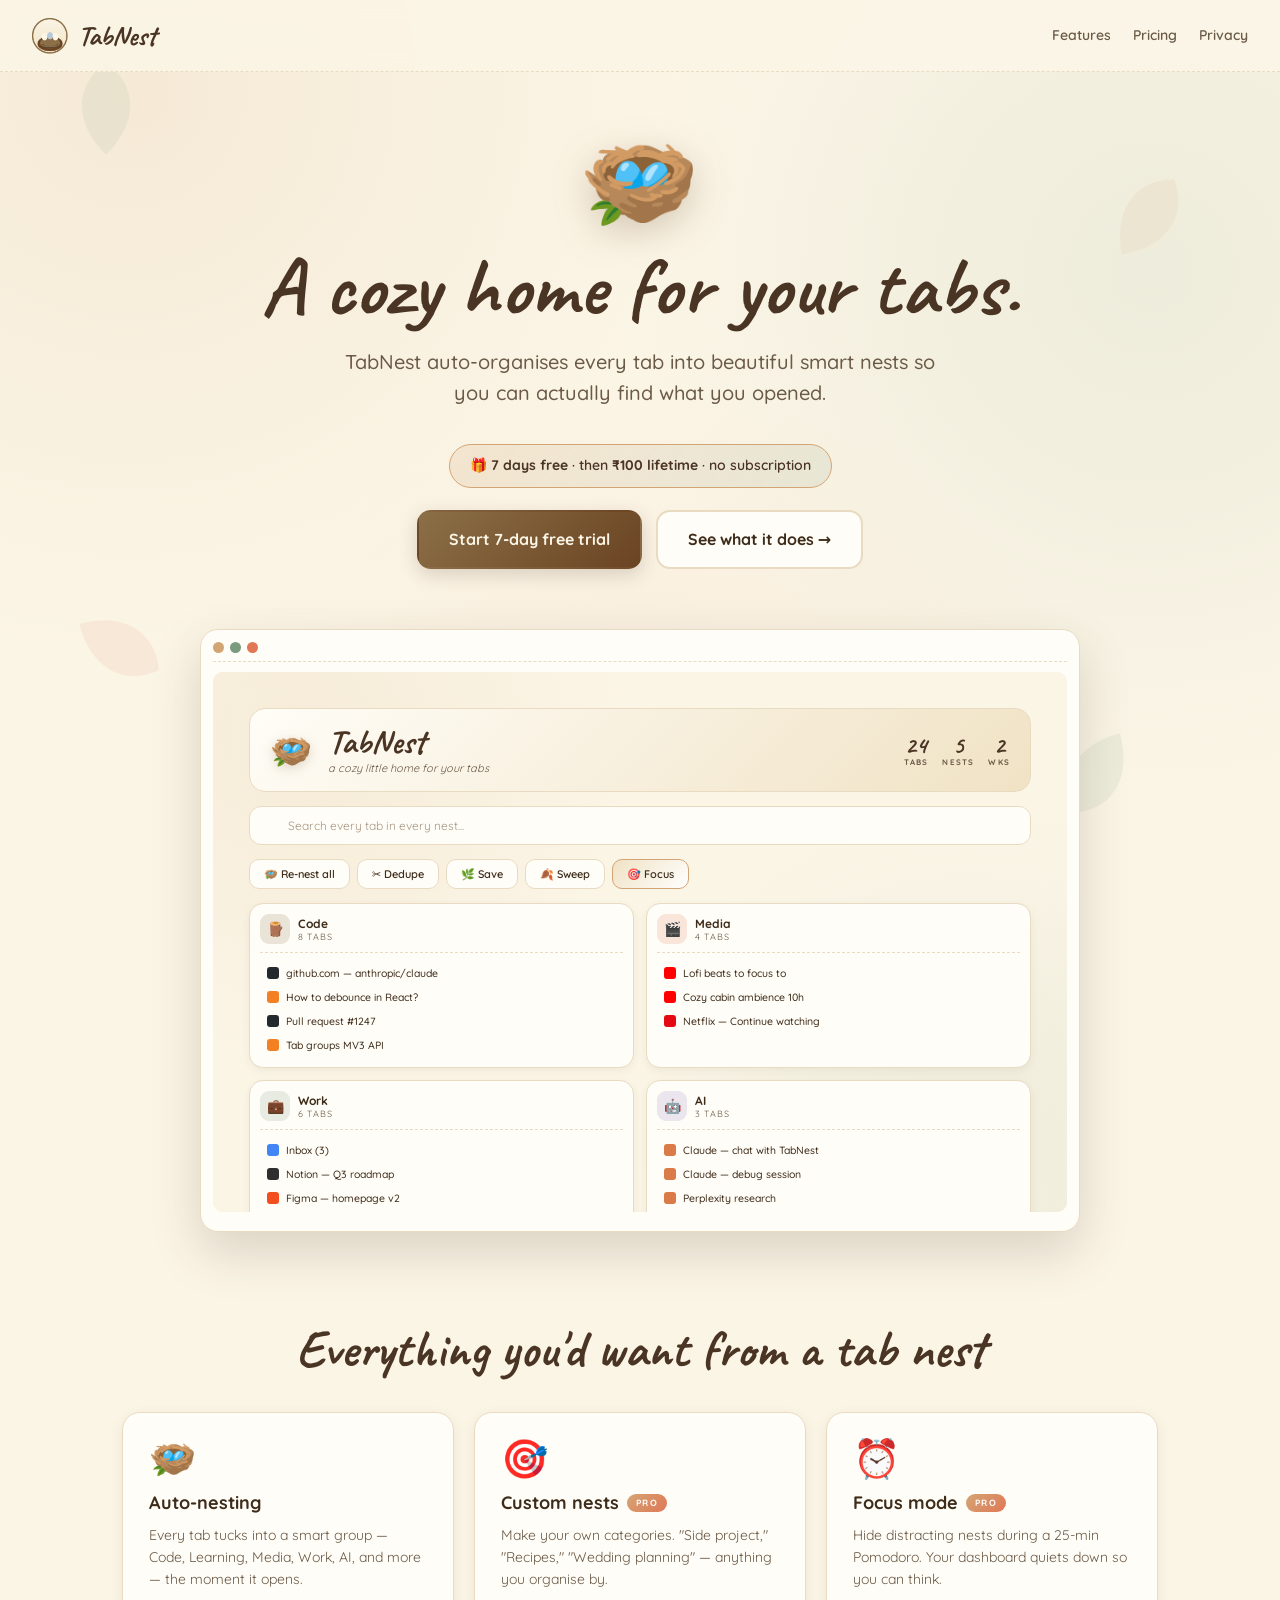
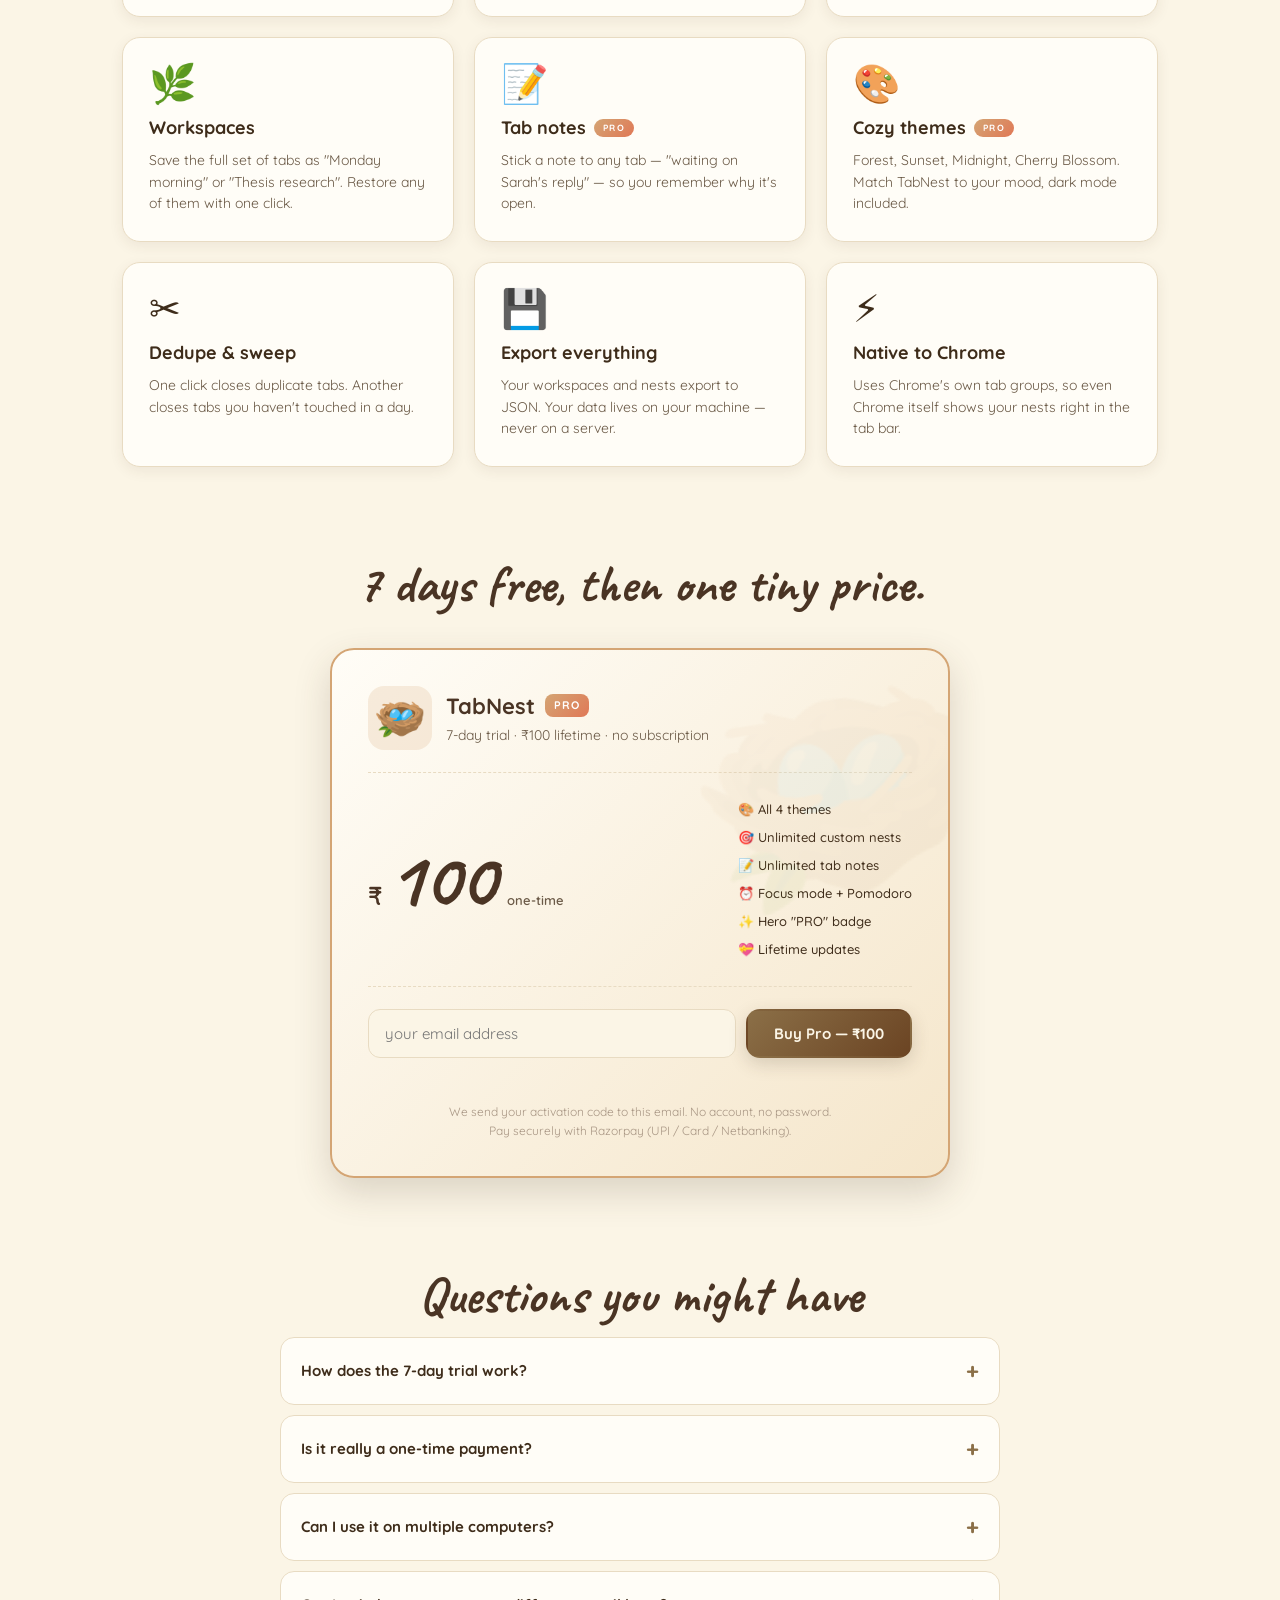
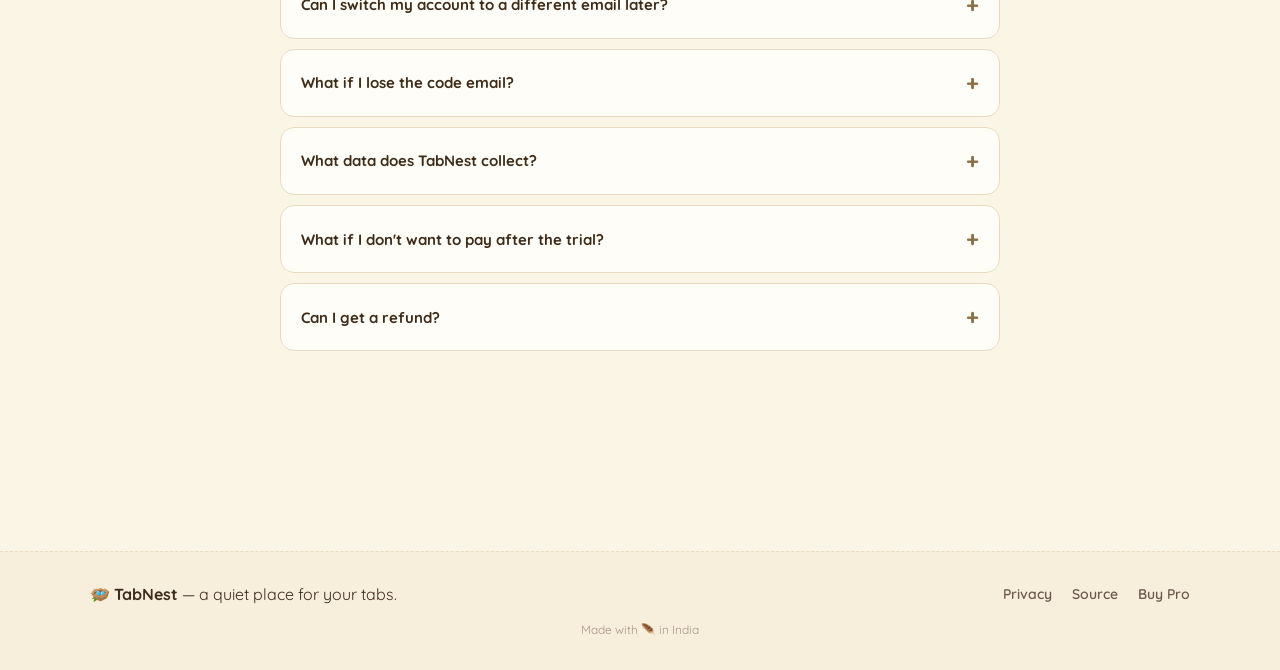
==== index.html @ 068b91c2 "Initial: TabNest landing page" ====
<!DOCTYPE html>
<html lang="en">
<head>
  <meta charset="UTF-8">
  <meta name="viewport" content="width=device-width, initial-scale=1.0">
  <title>TabNest — A cozy home for your tabs</title>
  <meta name="description" content="A beautifully organised Chrome tab manager. Auto-groups tabs into smart nests, saves workspaces, and helps you focus. ₹100 one-time for Pro.">
  <link rel="icon" href="assets/icon.png">
  <link rel="preconnect" href="https://fonts.googleapis.com">
  <link rel="preconnect" href="https://fonts.gstatic.com" crossorigin>
  <link href="https://fonts.googleapis.com/css2?family=Quicksand:wght@400;500;600;700&family=Caveat:wght@500;600;700&display=swap" rel="stylesheet">
  <link rel="stylesheet" href="styles.css">
  <meta property="og:title" content="TabNest — A cozy home for your tabs">
  <meta property="og:description" content="Auto-organise every tab into beautiful smart nests. Workspaces, focus mode, themes.">
  <meta property="og:image" content="assets/icon-large.png">
</head>
<body>
  <div class="bg-decor">
    <svg class="leaf leaf-1" viewBox="0 0 60 60"><path d="M30 5 C 15 15 10 35 30 55 C 50 35 45 15 30 5 Z" fill="currentColor"/></svg>
    <svg class="leaf leaf-2" viewBox="0 0 60 60"><path d="M30 5 C 15 15 10 35 30 55 C 50 35 45 15 30 5 Z" fill="currentColor"/></svg>
    <svg class="leaf leaf-3" viewBox="0 0 60 60"><path d="M30 5 C 15 15 10 35 30 55 C 50 35 45 15 30 5 Z" fill="currentColor"/></svg>
    <svg class="leaf leaf-4" viewBox="0 0 60 60"><path d="M30 5 C 15 15 10 35 30 55 C 50 35 45 15 30 5 Z" fill="currentColor"/></svg>
  </div>

  <header class="topbar">
    <a class="logo" href="#">
      <img src="assets/icon.png" alt="TabNest" width="36" height="36">
      <span>TabNest</span>
    </a>
    <nav>
      <a href="#features">Features</a>
      <a href="#pricing">Pricing</a>
      <a href="privacy.html">Privacy</a>
    </nav>
  </header>

  <main>
    <section class="hero">
      <div class="hero-emoji">🪺</div>
      <h1 class="title">A cozy home for your tabs.</h1>
      <p class="subtitle">TabNest auto-organises every tab into beautiful smart nests so you can actually find what you opened.</p>
      <div class="trial-pitch">🎁 <strong>7 days free</strong> · then <strong>₹100 lifetime</strong> · no subscription</div>
      <div class="cta-row">
        <a class="cta primary" href="#pricing">Start 7-day free trial</a>
        <a class="cta ghost" href="#features">See what it does →</a>
      </div>
      <div class="hero-screenshot">
        <div class="screenshot-frame">
          <div class="dots-frame"><span></span><span></span><span></span></div>
          <iframe class="screenshot-iframe" src="preview.html" loading="lazy" title="TabNest dashboard preview"></iframe>
        </div>
      </div>
    </section>

    <section id="features" class="features">
      <h2 class="section-title caveat">Everything you'd want from a tab nest</h2>
      <div class="feature-grid">
        <div class="feature">
          <div class="feature-icon">🪺</div>
          <h3>Auto-nesting</h3>
          <p>Every tab tucks into a smart group — Code, Learning, Media, Work, AI, and more — the moment it opens.</p>
        </div>
        <div class="feature">
          <div class="feature-icon">🎯</div>
          <h3>Custom nests <span class="pro-pill">PRO</span></h3>
          <p>Make your own categories. "Side project," "Recipes," "Wedding planning" — anything you organise by.</p>
        </div>
        <div class="feature">
          <div class="feature-icon">⏰</div>
          <h3>Focus mode <span class="pro-pill">PRO</span></h3>
          <p>Hide distracting nests during a 25-min Pomodoro. Your dashboard quiets down so you can think.</p>
        </div>
        <div class="feature">
          <div class="feature-icon">🌿</div>
          <h3>Workspaces</h3>
          <p>Save the full set of tabs as "Monday morning" or "Thesis research". Restore any of them with one click.</p>
        </div>
        <div class="feature">
          <div class="feature-icon">📝</div>
          <h3>Tab notes <span class="pro-pill">PRO</span></h3>
          <p>Stick a note to any tab — "waiting on Sarah's reply" — so you remember why it's open.</p>
        </div>
        <div class="feature">
          <div class="feature-icon">🎨</div>
          <h3>Cozy themes <span class="pro-pill">PRO</span></h3>
          <p>Forest, Sunset, Midnight, Cherry Blossom. Match TabNest to your mood, dark mode included.</p>
        </div>
        <div class="feature">
          <div class="feature-icon">✂️</div>
          <h3>Dedupe & sweep</h3>
          <p>One click closes duplicate tabs. Another closes tabs you haven't touched in a day.</p>
        </div>
        <div class="feature">
          <div class="feature-icon">💾</div>
          <h3>Export everything</h3>
          <p>Your workspaces and nests export to JSON. Your data lives on your machine — never on a server.</p>
        </div>
        <div class="feature">
          <div class="feature-icon">⚡</div>
          <h3>Native to Chrome</h3>
          <p>Uses Chrome's own tab groups, so even Chrome itself shows your nests right in the tab bar.</p>
        </div>
      </div>
    </section>

    <section id="pricing" class="pricing">
      <h2 class="section-title caveat">7 days free, then one tiny price.</h2>
      <div class="pricing-card">
        <div class="pricing-head">
          <div class="pricing-logo">🪺</div>
          <div>
            <div class="pricing-name">TabNest <span class="pro-badge">PRO</span></div>
            <div class="pricing-desc">7-day trial · ₹100 lifetime · no subscription</div>
          </div>
        </div>
        <div class="pricing-row">
          <div class="pricing-amount">
            <span class="rupee">₹</span><span class="amount">100</span>
            <span class="pricing-period">one-time</span>
          </div>
          <ul class="pricing-list">
            <li>🎨 All 4 themes</li>
            <li>🎯 Unlimited custom nests</li>
            <li>📝 Unlimited tab notes</li>
            <li>⏰ Focus mode + Pomodoro</li>
            <li>✨ Hero "PRO" badge</li>
            <li>💝 Lifetime updates</li>
          </ul>
        </div>
        <div class="buy-form">
          <input type="email" id="buyer-email" placeholder="your email address" autocomplete="email" />
          <button class="cta primary buy-btn" id="buy-btn">Buy Pro — ₹100</button>
        </div>
        <div id="status" class="buy-status"></div>
        <div class="pricing-fine">
          We send your activation code to this email. No account, no password.<br>
          Pay securely with Razorpay (UPI / Card / Netbanking).
        </div>
      </div>
    </section>

    <section class="faq">
      <h2 class="section-title caveat">Questions you might have</h2>
      <details>
        <summary>How does the 7-day trial work?</summary>
        <p>Install TabNest, enter your email, paste the 6-digit code we send you. That's it — every feature is unlocked for 7 days. No credit card required upfront.</p>
      </details>
      <details>
        <summary>Is it really a one-time payment?</summary>
        <p>Yes. ₹100 once, Pro stays unlocked forever, on as many of your own browsers as you sign in to with the same email.</p>
      </details>
      <details>
        <summary>Can I use it on multiple computers?</summary>
        <p>Yes. Sign in with the same email and code on each browser/device.</p>
      </details>
      <details>
        <summary>Can I switch my account to a different email later?</summary>
        <p>Yes. In Settings → TabNest Pro → switch account. The trial or Pro state moves to the new email — no trial reset.</p>
      </details>
      <details>
        <summary>What if I lose the code email?</summary>
        <p>Search your inbox for "TabNest activation". Still nothing? Email us — we'll re-send by looking up your payment or trial.</p>
      </details>
      <details>
        <summary>What data does TabNest collect?</summary>
        <p>Everything about your tabs stays on your machine. We only store your email, a device fingerprint (for trial anti-abuse), and a 6-digit code on our server. <a href="privacy.html">Full privacy policy →</a></p>
      </details>
      <details>
        <summary>What if I don't want to pay after the trial?</summary>
        <p>The extension shows your existing data in read-only mode but actions stop working. Subscribe anytime to unlock — your workspaces, custom nests, and notes are all still there waiting.</p>
      </details>
      <details>
        <summary>Can I get a refund?</summary>
        <p>Yes — drop us an email within 7 days of paying. No questions, full refund.</p>
      </details>
    </section>
  </main>

  <footer class="footer">
    <div class="footer-row">
      <div>
        <strong>🪺 TabNest</strong> — a quiet place for your tabs.
      </div>
      <div class="footer-links">
        <a href="privacy.html">Privacy</a>
        <a href="https://github.com/Janhavi12800/tabnest" target="_blank" rel="noopener">Source</a>
        <a href="#pricing">Buy Pro</a>
      </div>
    </div>
    <div class="footer-bottom">Made with 🪶 in India</div>
  </footer>

  <script src="https://checkout.razorpay.com/v1/checkout.js"></script>
  <script src="checkout.js"></script>
</body>
</html>
---- styles.css ----
/* TabNest landing page — cozy forest-nest theme */

* { box-sizing: border-box; margin: 0; padding: 0; }

:root {
  --bg-main: #FBF5E6;
  --bg-soft: #F7EFDB;
  --bg-card: #FFFDF7;
  --bg-card-hover: #F5E6CB;
  --bg-accent: #F0E2C4;
  --brown-primary: #8B6F47;
  --brown-dark: #6B4423;
  --brown-deep: #4A3424;
  --text-dark: #3E2C1A;
  --text-medium: #6B5A47;
  --text-light: #A89684;
  --border: #E8DBC2;
  --gold: #D4A574;
  --gold-soft: #E8C896;
  --green: #7A9B7E;
  --orange: #E07856;
  --berry: #C45C5C;
  --shadow: rgba(74, 56, 41, 0.08);
  --shadow-md: rgba(74, 56, 41, 0.18);
  --shadow-lg: rgba(74, 56, 41, 0.28);
}

html, body {
  font-family: 'Quicksand', system-ui, -apple-system, 'Segoe UI', sans-serif;
  background: var(--bg-main);
  color: var(--text-dark);
  line-height: 1.55;
  min-height: 100vh;
  overflow-x: hidden;
}

body {
  background-image:
    radial-gradient(circle at 10% 10%, rgba(212, 165, 116, 0.14) 0%, transparent 40%),
    radial-gradient(circle at 90% 30%, rgba(122, 155, 126, 0.10) 0%, transparent 40%),
    radial-gradient(circle at 50% 95%, rgba(224, 120, 86, 0.08) 0%, transparent 45%);
  background-attachment: fixed;
}

.caveat { font-family: 'Caveat', cursive; }

/* ---------- Background leaves ---------- */
.bg-decor {
  position: fixed;
  inset: 0;
  pointer-events: none;
  z-index: 0;
}
.leaf {
  position: absolute;
  width: 110px;
  height: 110px;
  opacity: 0.10;
  animation: floaty 24s ease-in-out infinite;
}
.leaf-1 { top: 6%;  left: 4%;  color: var(--green); }
.leaf-2 { top: 18%; right: 6%; color: var(--gold); animation-delay: -6s; transform: rotate(35deg); }
.leaf-3 { bottom: 22%; left: 5%; color: var(--orange); animation-delay: -12s; transform: rotate(120deg); }
.leaf-4 { bottom: 8%;  right: 10%; color: var(--green); animation-delay: -18s; transform: rotate(210deg); }

@keyframes floaty {
  0%, 100% { transform: translateY(0) rotate(0deg); }
  50% { transform: translateY(-20px) rotate(8deg); }
}

/* ---------- Topbar ---------- */
.topbar {
  position: sticky;
  top: 0;
  z-index: 10;
  display: flex;
  align-items: center;
  justify-content: space-between;
  padding: 14px 32px;
  background: rgba(251, 245, 230, 0.88);
  backdrop-filter: blur(8px);
  border-bottom: 1px dashed var(--border);
}
.logo {
  display: flex;
  align-items: center;
  gap: 10px;
  text-decoration: none;
  color: var(--brown-deep);
  font-family: 'Caveat', cursive;
  font-size: 28px;
  font-weight: 700;
}
.topbar nav {
  display: flex;
  gap: 22px;
}
.topbar nav a {
  text-decoration: none;
  color: var(--text-medium);
  font-weight: 600;
  font-size: 14px;
  transition: color 0.15s;
}
.topbar nav a:hover { color: var(--brown-dark); }

/* ---------- Main layout ---------- */
main {
  position: relative;
  z-index: 1;
  max-width: 1100px;
  margin: 0 auto;
  padding: 60px 32px;
}

.section-title {
  font-size: 52px;
  font-weight: 700;
  color: var(--brown-deep);
  text-align: center;
  margin-bottom: 14px;
  line-height: 1.05;
}

/* ---------- Hero ---------- */
.hero {
  text-align: center;
  margin-bottom: 90px;
}
.hero-emoji {
  font-size: 96px;
  line-height: 1;
  margin-bottom: 18px;
  filter: drop-shadow(0 10px 18px rgba(107, 68, 35, 0.25));
  animation: bob 4s ease-in-out infinite;
}
@keyframes bob {
  0%, 100% { transform: translateY(0) rotate(-3deg); }
  50% { transform: translateY(-6px) rotate(3deg); }
}
.title {
  font-family: 'Caveat', cursive;
  font-size: 82px;
  font-weight: 700;
  color: var(--brown-deep);
  line-height: 1.0;
  letter-spacing: 0.5px;
  margin-bottom: 18px;
}
.subtitle {
  font-size: 20px;
  color: var(--text-medium);
  font-weight: 500;
  max-width: 620px;
  margin: 0 auto 36px;
  line-height: 1.55;
}

.trial-pitch {
  display: inline-block;
  padding: 10px 20px;
  background: linear-gradient(135deg, rgba(212, 165, 116, 0.18), rgba(122, 155, 126, 0.12));
  border: 1.5px solid var(--gold);
  border-radius: 24px;
  font-size: 14px;
  color: var(--brown-deep);
  margin-bottom: 22px;
  font-weight: 600;
}
.trial-pitch strong { color: var(--brown-deep); font-weight: 700; }

.cta-row {
  display: flex;
  gap: 14px;
  justify-content: center;
  flex-wrap: wrap;
  margin-bottom: 60px;
}

.cta {
  display: inline-flex;
  align-items: center;
  gap: 8px;
  padding: 15px 30px;
  border-radius: 14px;
  text-decoration: none;
  font-family: inherit;
  font-size: 16px;
  font-weight: 700;
  cursor: pointer;
  transition: all 0.2s;
  border: 2px solid transparent;
}
.cta.primary {
  background: linear-gradient(135deg, var(--brown-primary), var(--brown-dark));
  color: var(--bg-main);
  box-shadow: 0 6px 18px var(--shadow-md);
}
.cta.primary:hover {
  transform: translateY(-3px);
  box-shadow: 0 12px 28px var(--shadow-lg);
}
.cta.ghost {
  background: var(--bg-card);
  border-color: var(--border);
  color: var(--text-dark);
}
.cta.ghost:hover {
  border-color: var(--gold);
  transform: translateY(-3px);
  box-shadow: 0 6px 18px var(--shadow);
}

/* ---------- Hero screenshot ---------- */
.hero-screenshot {
  max-width: 880px;
  margin: 0 auto;
}
.screenshot-frame {
  background: var(--bg-card);
  border: 1.5px solid var(--border);
  border-radius: 18px;
  padding: 12px;
  box-shadow: 0 20px 50px var(--shadow-md);
  position: relative;
  overflow: hidden;
}
.dots-frame {
  display: flex;
  gap: 6px;
  padding-bottom: 8px;
  border-bottom: 1px dashed var(--border);
  margin-bottom: 10px;
}
.dots-frame span {
  width: 11px;
  height: 11px;
  border-radius: 50%;
  background: var(--gold);
}
.dots-frame span:nth-child(2) { background: var(--green); }
.dots-frame span:nth-child(3) { background: var(--orange); }
.screenshot-iframe {
  width: 100%;
  height: 540px;
  border: none;
  border-radius: 10px;
  background: var(--bg-soft);
  pointer-events: none;
}

/* ---------- Features ---------- */
.features {
  margin-bottom: 90px;
}
.feature-grid {
  display: grid;
  grid-template-columns: repeat(auto-fit, minmax(280px, 1fr));
  gap: 20px;
  margin-top: 36px;
}
.feature {
  background: var(--bg-card);
  border: 1.5px solid var(--border);
  border-radius: 18px;
  padding: 26px;
  box-shadow: 0 4px 14px var(--shadow);
  transition: transform 0.2s;
}
.feature:hover {
  transform: translateY(-4px);
  box-shadow: 0 10px 24px var(--shadow-md);
}
.feature-icon {
  font-size: 38px;
  line-height: 1;
  margin-bottom: 12px;
}
.feature h3 {
  font-size: 18px;
  font-weight: 700;
  color: var(--text-dark);
  margin-bottom: 8px;
  display: flex;
  align-items: center;
  gap: 8px;
}
.feature p {
  font-size: 14px;
  color: var(--text-medium);
  line-height: 1.55;
}
.pro-pill {
  display: inline-block;
  padding: 2px 9px;
  background: linear-gradient(135deg, var(--gold), var(--orange));
  color: white;
  font-size: 9px;
  font-weight: 800;
  letter-spacing: 1.4px;
  border-radius: 10px;
}

/* ---------- Pricing ---------- */
.pricing {
  margin-bottom: 90px;
}
.pricing-card {
  max-width: 620px;
  margin: 36px auto 0;
  background: linear-gradient(135deg, var(--bg-card), var(--bg-card-hover));
  border: 2px solid var(--gold);
  border-radius: 24px;
  padding: 36px;
  box-shadow: 0 14px 36px var(--shadow-md);
  position: relative;
  overflow: hidden;
}
.pricing-card::before {
  content: '🪺';
  position: absolute;
  font-size: 240px;
  right: -40px;
  top: -50px;
  opacity: 0.05;
  pointer-events: none;
  transform: rotate(-10deg);
}
.pricing-head {
  display: flex;
  align-items: center;
  gap: 14px;
  margin-bottom: 22px;
}
.pricing-logo {
  font-size: 42px;
  width: 64px;
  height: 64px;
  display: flex;
  align-items: center;
  justify-content: center;
  background: rgba(212, 165, 116, 0.20);
  border-radius: 16px;
}
.pricing-name {
  font-size: 22px;
  font-weight: 800;
  color: var(--brown-deep);
  display: flex;
  align-items: center;
  gap: 10px;
}
.pro-badge {
  font-size: 11px;
  font-weight: 800;
  padding: 3px 9px;
  background: linear-gradient(135deg, var(--gold), var(--orange));
  color: white;
  border-radius: 8px;
  letter-spacing: 1px;
}
.pricing-desc {
  font-size: 14px;
  color: var(--text-medium);
  margin-top: 2px;
}

.pricing-row {
  display: flex;
  align-items: center;
  justify-content: space-between;
  gap: 24px;
  padding: 22px 0;
  border-top: 1px dashed var(--border);
  border-bottom: 1px dashed var(--border);
  margin-bottom: 22px;
}

.pricing-amount {
  display: flex;
  align-items: baseline;
  gap: 4px;
  color: var(--brown-deep);
}
.rupee {
  font-size: 26px;
  font-weight: 600;
}
.amount {
  font-family: 'Caveat', cursive;
  font-size: 80px;
  font-weight: 700;
  line-height: 1;
}
.pricing-period {
  margin-left: 8px;
  font-size: 13px;
  color: var(--text-medium);
  font-weight: 600;
}

.pricing-list {
  list-style: none;
  font-size: 13px;
  color: var(--text-dark);
  font-weight: 500;
}
.pricing-list li {
  padding: 4px 0;
}

.buy-form {
  display: flex;
  gap: 10px;
  margin-bottom: 12px;
}
.buy-form input {
  flex: 1;
  padding: 13px 16px;
  border: 1.5px solid var(--border);
  border-radius: 12px;
  background: var(--bg-main);
  font-family: inherit;
  font-size: 15px;
  color: var(--text-dark);
  outline: none;
  transition: border-color 0.15s;
}
.buy-form input:focus {
  border-color: var(--gold);
  box-shadow: 0 0 0 3px rgba(212, 165, 116, 0.18);
}
.buy-btn {
  padding: 13px 26px;
  font-size: 15px;
}

.buy-status {
  text-align: center;
  font-size: 13px;
  color: var(--text-medium);
  font-weight: 600;
  min-height: 20px;
  margin: 6px 0 12px;
}

.pricing-fine {
  text-align: center;
  font-size: 12px;
  color: var(--text-light);
  line-height: 1.6;
}

/* ---------- FAQ ---------- */
.faq {
  max-width: 720px;
  margin: 0 auto 80px;
}
.faq details {
  background: var(--bg-card);
  border: 1.5px solid var(--border);
  border-radius: 14px;
  padding: 16px 20px;
  margin-bottom: 10px;
  cursor: pointer;
  transition: all 0.15s;
}
.faq details[open] {
  border-color: var(--gold);
  box-shadow: 0 4px 12px var(--shadow);
}
.faq summary {
  font-size: 15px;
  font-weight: 700;
  color: var(--text-dark);
  list-style: none;
  display: flex;
  justify-content: space-between;
  align-items: center;
}
.faq summary::after {
  content: '+';
  font-size: 22px;
  color: var(--brown-primary);
  font-weight: 700;
}
.faq details[open] summary::after {
  content: '–';
}
.faq summary::-webkit-details-marker { display: none; }
.faq p {
  font-size: 14px;
  color: var(--text-medium);
  margin-top: 10px;
  line-height: 1.6;
}
.faq a {
  color: var(--brown-primary);
  font-weight: 700;
}

/* ---------- Footer ---------- */
.footer {
  background: var(--bg-soft);
  border-top: 1px dashed var(--border);
  padding: 30px 32px;
  margin-top: 60px;
}
.footer-row {
  max-width: 1100px;
  margin: 0 auto;
  display: flex;
  justify-content: space-between;
  align-items: center;
  flex-wrap: wrap;
  gap: 14px;
}
.footer-links {
  display: flex;
  gap: 20px;
}
.footer-links a {
  text-decoration: none;
  color: var(--text-medium);
  font-weight: 600;
  font-size: 14px;
}
.footer-links a:hover { color: var(--brown-dark); }
.footer-bottom {
  max-width: 1100px;
  margin: 14px auto 0;
  text-align: center;
  font-size: 12px;
  color: var(--text-light);
}

/* ---------- Privacy & Success page generic ---------- */
.page {
  max-width: 720px;
  margin: 0 auto;
  padding: 60px 32px 90px;
}
.page h1 {
  font-family: 'Caveat', cursive;
  font-size: 56px;
  color: var(--brown-deep);
  margin-bottom: 22px;
  text-align: center;
}
.page h2 {
  font-size: 20px;
  font-weight: 700;
  color: var(--brown-deep);
  margin-top: 28px;
  margin-bottom: 10px;
}
.page p, .page li {
  font-size: 15px;
  color: var(--text-dark);
  margin-bottom: 12px;
  line-height: 1.7;
}
.page ul {
  margin-left: 24px;
  margin-bottom: 16px;
}
.page strong { color: var(--brown-dark); }
.page a { color: var(--brown-primary); font-weight: 700; }

.success-card {
  background: var(--bg-card);
  border: 1.5px solid var(--gold);
  border-radius: 22px;
  padding: 36px;
  text-align: center;
  box-shadow: 0 12px 30px var(--shadow-md);
  margin: 28px 0;
}
.success-emoji {
  font-size: 80px;
  line-height: 1;
  margin-bottom: 16px;
}
.success-card h2 {
  font-family: 'Caveat', cursive;
  font-size: 40px;
  color: var(--brown-deep);
  margin: 0 0 10px;
  text-align: center;
}
.success-card .email-hl {
  background: var(--bg-accent);
  padding: 4px 10px;
  border-radius: 8px;
  font-weight: 700;
  color: var(--brown-dark);
}

.instant-banner {
  display: flex;
  align-items: center;
  gap: 14px;
  padding: 16px 20px;
  background: linear-gradient(135deg, rgba(122, 155, 126, 0.18), rgba(212, 165, 116, 0.10));
  border: 1.5px solid var(--green);
  border-radius: 14px;
  margin: 18px 0 22px;
  text-align: left;
}
.instant-banner strong {
  display: block;
  font-size: 15px;
  color: var(--brown-deep);
  font-weight: 700;
}
.instant-banner span {
  display: block;
  font-size: 13px;
  color: var(--text-medium);
  margin-top: 2px;
  line-height: 1.4;
}
.dot-pulse {
  width: 16px;
  height: 16px;
  border-radius: 50%;
  background: var(--green);
  flex-shrink: 0;
  animation: dot-pulse-anim 1.4s ease-in-out infinite;
}
@keyframes dot-pulse-anim {
  0%, 100% { box-shadow: 0 0 0 0 rgba(122, 155, 126, 0.6); }
  50% { box-shadow: 0 0 0 8px rgba(122, 155, 126, 0); }
}
.steps {
  text-align: left;
  background: var(--bg-soft);
  border: 1.5px dashed var(--border);
  border-radius: 14px;
  padding: 20px 24px;
  margin: 24px 0;
}
.steps ol {
  margin-left: 20px;
}
.steps li {
  padding: 4px 0;
  font-size: 14px;
  color: var(--text-dark);
}

/* ---------- Responsive ---------- */
@media (max-width: 720px) {
  .topbar { padding: 12px 18px; }
  .topbar nav { gap: 14px; }
  .topbar nav a { font-size: 13px; }
  main { padding: 40px 18px; }
  .title { font-size: 56px; }
  .hero-emoji { font-size: 72px; }
  .subtitle { font-size: 17px; }
  .section-title { font-size: 40px; }
  .pricing-card { padding: 24px; border-radius: 18px; }
  .pricing-row {
    flex-direction: column;
    align-items: flex-start;
    gap: 16px;
  }
  .buy-form { flex-direction: column; }
  .buy-btn { width: 100%; }
  .amount { font-size: 60px; }
  .screenshot-iframe { height: 380px; }
}
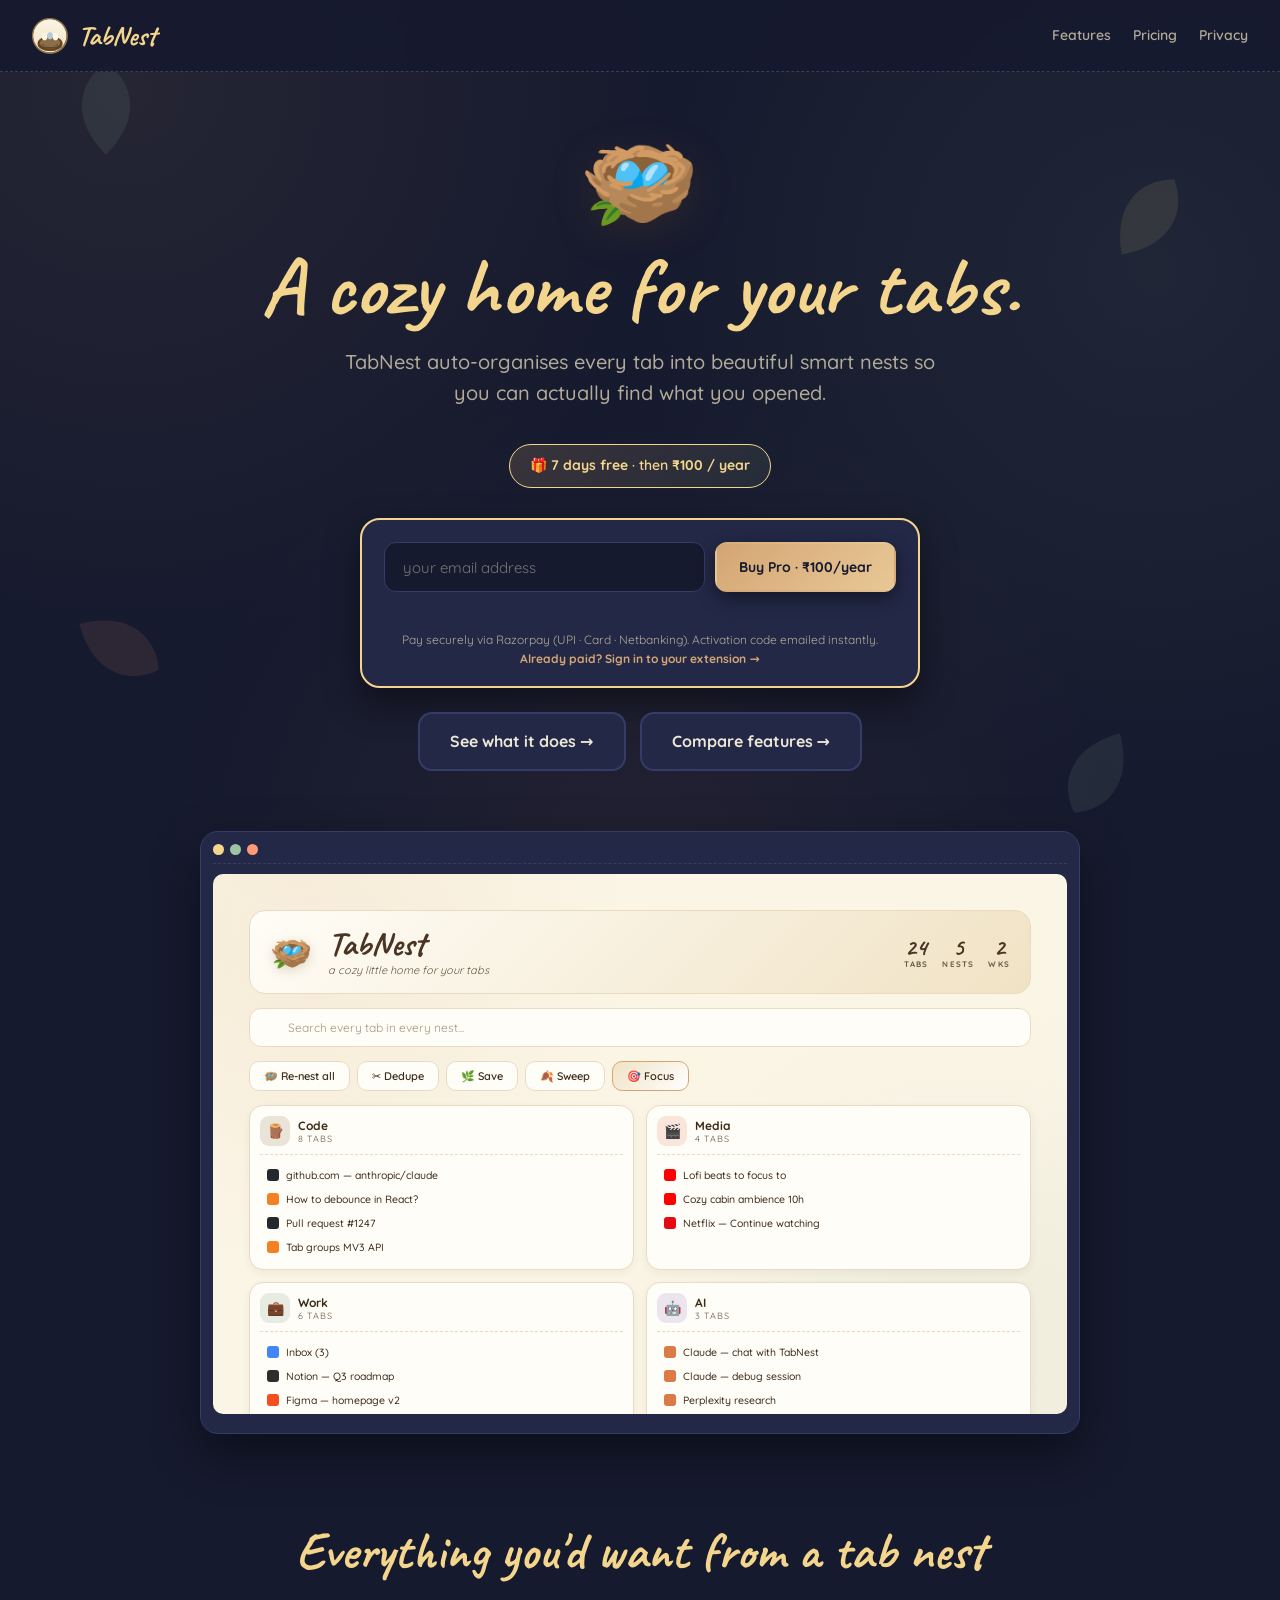
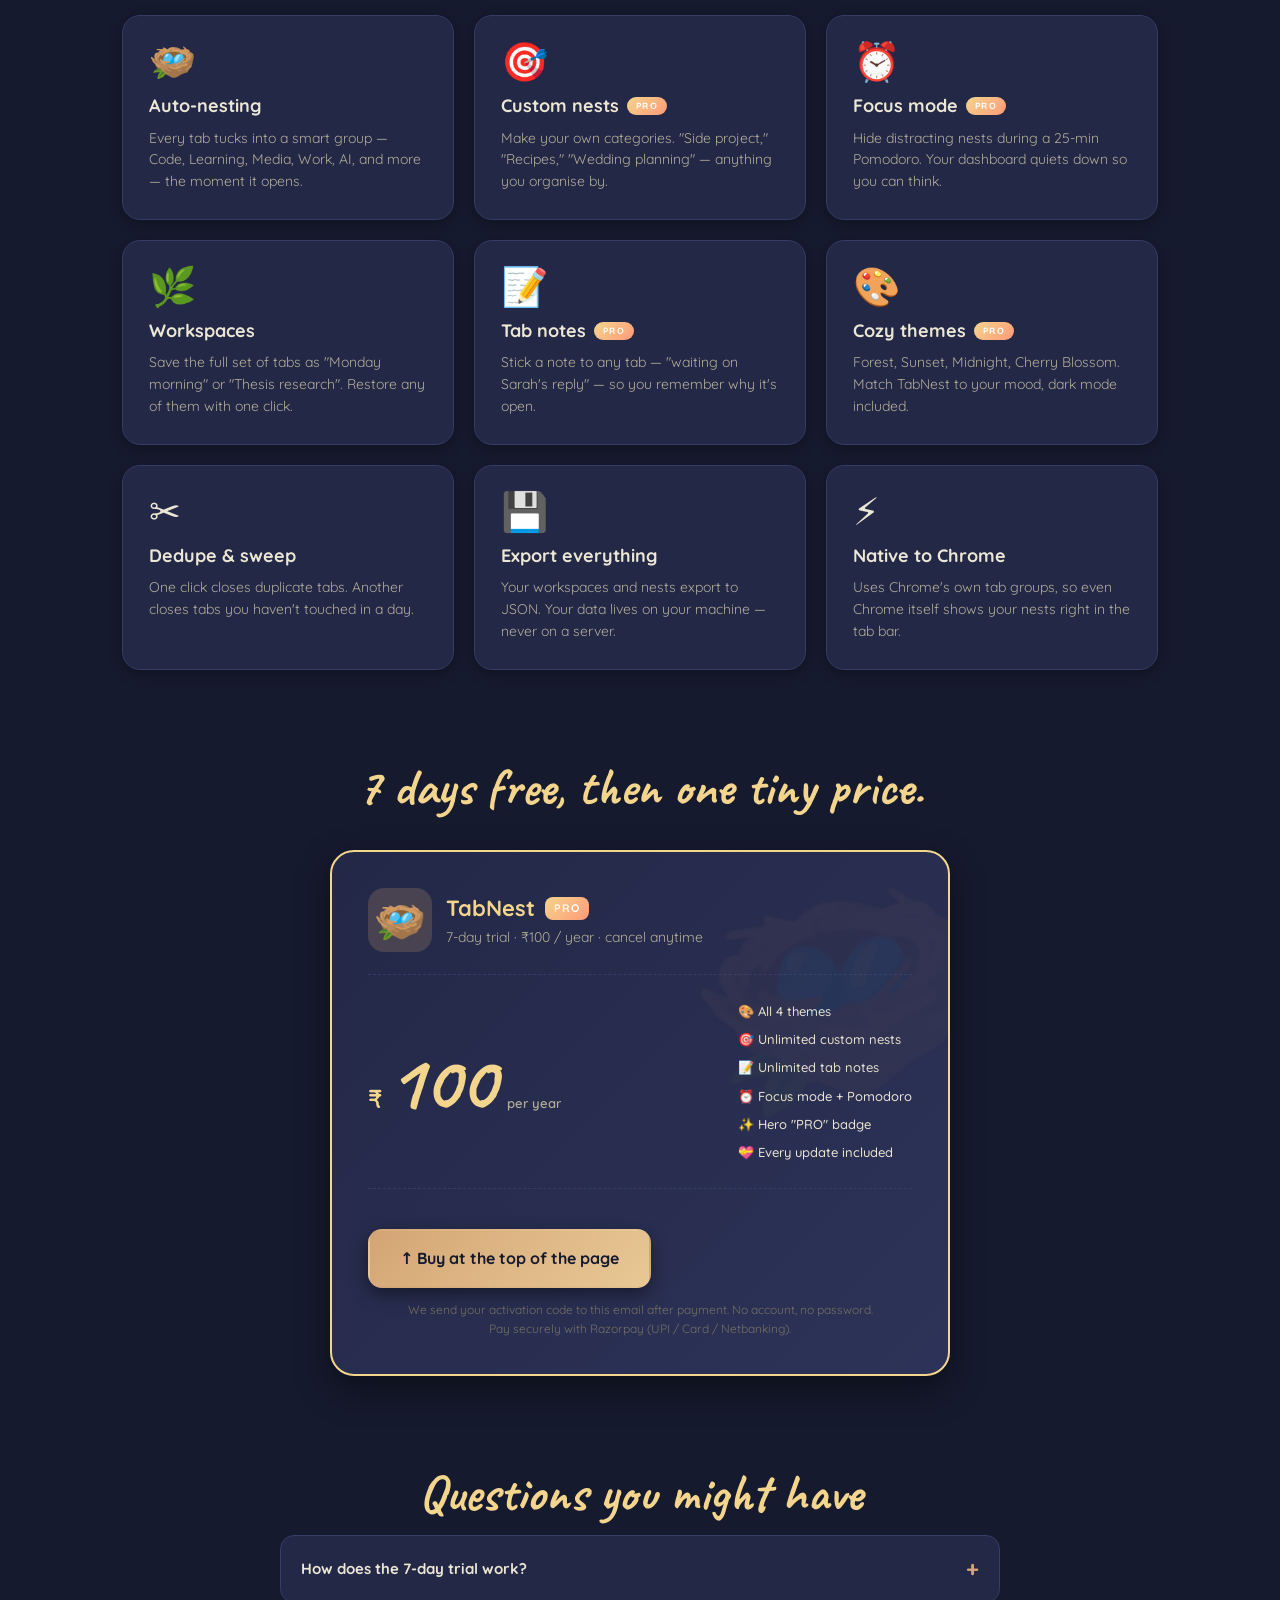
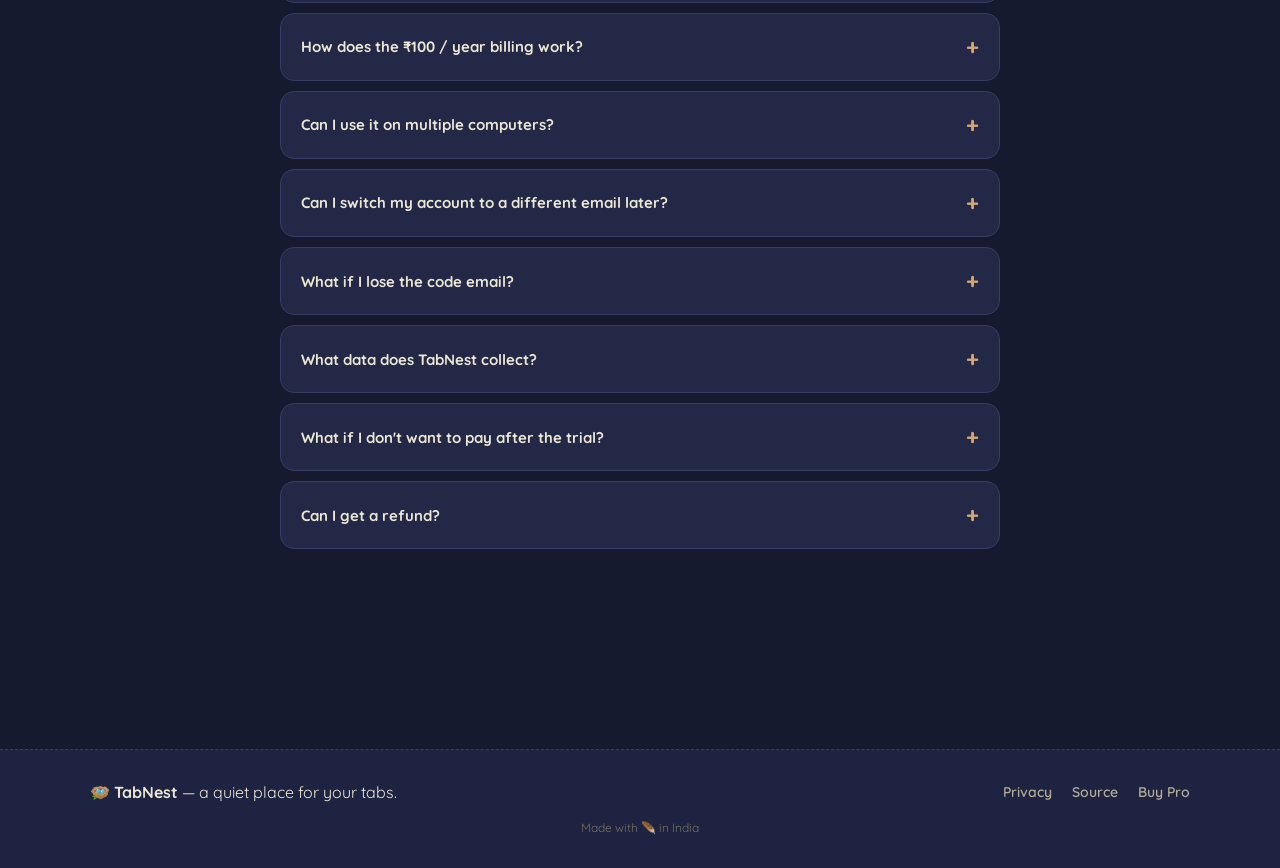
==== commit a52a060c: "1-year pricing + hero buy CTA + Already-paid sign-in link" ====
--- a/index.html
+++ b/index.html
@@ -4,7 +4,7 @@
   <meta charset="UTF-8">
   <meta name="viewport" content="width=device-width, initial-scale=1.0">
   <title>TabNest — A cozy home for your tabs</title>
-  <meta name="description" content="A beautifully organised Chrome tab manager. Auto-groups tabs into smart nests, saves workspaces, and helps you focus. ₹100 one-time for Pro.">
+  <meta name="description" content="A beautifully organised Chrome tab manager. Auto-groups tabs into smart nests, saves workspaces, and helps you focus. ₹100 / year for Pro.">
   <link rel="icon" href="assets/icon.png">
   <link rel="preconnect" href="https://fonts.googleapis.com">
   <link rel="preconnect" href="https://fonts.gstatic.com" crossorigin>
@@ -39,10 +39,23 @@
       <div class="hero-emoji">🪺</div>
       <h1 class="title">A cozy home for your tabs.</h1>
       <p class="subtitle">TabNest auto-organises every tab into beautiful smart nests so you can actually find what you opened.</p>
-      <div class="trial-pitch">🎁 <strong>7 days free</strong> · then <strong>₹100 lifetime</strong> · no subscription</div>
+      <div class="trial-pitch">🎁 <strong>7 days free</strong> · then <strong>₹100 / year</strong></div>
+
+      <div class="hero-buy-card">
+        <div class="hero-buy-grid">
+          <input type="email" id="buyer-email" placeholder="your email address" autocomplete="email" />
+          <button class="cta primary buy-btn" id="buy-btn">Buy Pro · ₹100/year</button>
+        </div>
+        <div id="status" class="buy-status"></div>
+        <div class="hero-buy-fine">
+          Pay securely via Razorpay (UPI · Card · Netbanking). Activation code emailed instantly.
+          <br><a class="hero-already-paid" href="#" id="hero-signin">Already paid? Sign in to your extension →</a>
+        </div>
+      </div>
+
       <div class="cta-row">
-        <a class="cta primary" href="#pricing">Start 7-day free trial</a>
         <a class="cta ghost" href="#features">See what it does →</a>
+        <a class="cta ghost" href="#pricing">Compare features →</a>
       </div>
       <div class="hero-screenshot">
         <div class="screenshot-frame">
@@ -110,13 +123,13 @@
           <div class="pricing-logo">🪺</div>
           <div>
             <div class="pricing-name">TabNest <span class="pro-badge">PRO</span></div>
-            <div class="pricing-desc">7-day trial · ₹100 lifetime · no subscription</div>
+            <div class="pricing-desc">7-day trial · ₹100 / year · cancel anytime</div>
           </div>
         </div>
         <div class="pricing-row">
           <div class="pricing-amount">
             <span class="rupee">₹</span><span class="amount">100</span>
-            <span class="pricing-period">one-time</span>
+            <span class="pricing-period">per year</span>
           </div>
           <ul class="pricing-list">
             <li>🎨 All 4 themes</li>
@@ -124,16 +137,12 @@
             <li>📝 Unlimited tab notes</li>
             <li>⏰ Focus mode + Pomodoro</li>
             <li>✨ Hero "PRO" badge</li>
-            <li>💝 Lifetime updates</li>
+            <li>💝 Every update included</li>
           </ul>
         </div>
-        <div class="buy-form">
-          <input type="email" id="buyer-email" placeholder="your email address" autocomplete="email" />
-          <button class="cta primary buy-btn" id="buy-btn">Buy Pro — ₹100</button>
-        </div>
-        <div id="status" class="buy-status"></div>
+        <a class="cta primary full-cta" href="#top">↑ Buy at the top of the page</a>
         <div class="pricing-fine">
-          We send your activation code to this email. No account, no password.<br>
+          We send your activation code to this email after payment. No account, no password.<br>
           Pay securely with Razorpay (UPI / Card / Netbanking).
         </div>
       </div>
@@ -146,8 +155,8 @@
         <p>Install TabNest, enter your email, paste the 6-digit code we send you. That's it — every feature is unlocked for 7 days. No credit card required upfront.</p>
       </details>
       <details>
-        <summary>Is it really a one-time payment?</summary>
-        <p>Yes. ₹100 once, Pro stays unlocked forever, on as many of your own browsers as you sign in to with the same email.</p>
+        <summary>How does the ₹100 / year billing work?</summary>
+        <p>You pay ₹100 once and Pro stays active for 365 days. After a year, you renew with another ₹100 payment to keep using Pro features. Use on as many of your own browsers as you sign in to with the same email.</p>
       </details>
       <details>
         <summary>Can I use it on multiple computers?</summary>
--- a/styles.css
+++ b/styles.css
@@ -1,28 +1,28 @@
-/* TabNest landing page — cozy forest-nest theme */
+/* TabNest landing page — midnight theme */
 
 * { box-sizing: border-box; margin: 0; padding: 0; }
 
 :root {
-  --bg-main: #FBF5E6;
-  --bg-soft: #F7EFDB;
-  --bg-card: #FFFDF7;
-  --bg-card-hover: #F5E6CB;
-  --bg-accent: #F0E2C4;
-  --brown-primary: #8B6F47;
-  --brown-dark: #6B4423;
-  --brown-deep: #4A3424;
-  --text-dark: #3E2C1A;
-  --text-medium: #6B5A47;
-  --text-light: #A89684;
-  --border: #E8DBC2;
-  --gold: #D4A574;
-  --gold-soft: #E8C896;
-  --green: #7A9B7E;
-  --orange: #E07856;
-  --berry: #C45C5C;
-  --shadow: rgba(74, 56, 41, 0.08);
-  --shadow-md: rgba(74, 56, 41, 0.18);
-  --shadow-lg: rgba(74, 56, 41, 0.28);
+  --bg-main: #161A2E;
+  --bg-soft: #1E2342;
+  --bg-card: #232847;
+  --bg-card-hover: #2D3358;
+  --bg-accent: #353C66;
+  --brown-primary: #D4A574;
+  --brown-dark: #E8C896;
+  --brown-deep: #F4D58D;
+  --text-dark: #ECE6D5;
+  --text-medium: #B2AB99;
+  --text-light: #757062;
+  --border: #353C66;
+  --gold: #F4D58D;
+  --gold-soft: #FFE5A8;
+  --green: #9CC4A2;
+  --orange: #FF9978;
+  --berry: #E07A8A;
+  --shadow: rgba(0, 0, 0, 0.30);
+  --shadow-md: rgba(0, 0, 0, 0.45);
+  --shadow-lg: rgba(0, 0, 0, 0.60);
 }
 
 html, body {
@@ -36,9 +36,9 @@
 
 body {
   background-image:
-    radial-gradient(circle at 10% 10%, rgba(212, 165, 116, 0.14) 0%, transparent 40%),
-    radial-gradient(circle at 90% 30%, rgba(122, 155, 126, 0.10) 0%, transparent 40%),
-    radial-gradient(circle at 50% 95%, rgba(224, 120, 86, 0.08) 0%, transparent 45%);
+    radial-gradient(circle at 10% 10%, rgba(212, 165, 116, 0.08) 0%, transparent 40%),
+    radial-gradient(circle at 90% 30%, rgba(156, 196, 162, 0.07) 0%, transparent 40%),
+    radial-gradient(circle at 50% 95%, rgba(255, 153, 120, 0.05) 0%, transparent 45%);
   background-attachment: fixed;
 }
 
@@ -77,7 +77,7 @@
   align-items: center;
   justify-content: space-between;
   padding: 14px 32px;
-  background: rgba(251, 245, 230, 0.88);
+  background: rgba(22, 26, 46, 0.88);
   backdrop-filter: blur(8px);
   border-bottom: 1px dashed var(--border);
 }
@@ -168,6 +168,73 @@
   font-weight: 600;
 }
 .trial-pitch strong { color: var(--brown-deep); font-weight: 700; }
+
+/* ---------- Hero buy card (above the fold) ---------- */
+.hero-buy-card {
+  max-width: 560px;
+  margin: 8px auto 24px;
+  padding: 22px 22px 18px;
+  background: var(--bg-card);
+  border: 2px solid var(--gold);
+  border-radius: 20px;
+  box-shadow: 0 14px 36px var(--shadow-md);
+  text-align: left;
+}
+.hero-buy-grid {
+  display: grid;
+  grid-template-columns: 1fr auto;
+  gap: 10px;
+  margin-bottom: 6px;
+}
+.hero-buy-grid input[type="email"] {
+  padding: 14px 18px;
+  border: 1.5px solid var(--border);
+  background: var(--bg-main);
+  border-radius: 12px;
+  font-family: inherit;
+  font-size: 15px;
+  color: var(--text-dark);
+  outline: none;
+  transition: border-color 0.15s;
+}
+.hero-buy-grid input[type="email"]:focus {
+  border-color: var(--gold);
+  box-shadow: 0 0 0 3px rgba(212, 165, 116, 0.20);
+}
+.hero-buy-grid .buy-btn {
+  padding: 14px 22px;
+  font-size: 14px;
+  font-weight: 800;
+  border-radius: 12px;
+  cursor: pointer;
+  white-space: nowrap;
+}
+.hero-buy-fine {
+  font-size: 12px;
+  color: var(--text-medium);
+  text-align: center;
+  line-height: 1.6;
+  margin-top: 4px;
+}
+.hero-already-paid {
+  color: var(--brown-primary);
+  font-weight: 700;
+  text-decoration: none;
+}
+.hero-already-paid:hover { text-decoration: underline; }
+
+.full-cta {
+  display: block;
+  text-align: center;
+  margin: 18px auto 12px;
+  max-width: 360px;
+}
+
+@media (max-width: 600px) {
+  .hero-buy-card { padding: 18px 16px; }
+  .hero-buy-grid { grid-template-columns: 1fr; gap: 8px; }
+  .hero-buy-grid .buy-btn { width: 100%; }
+}
 
 .cta-row {
   display: flex;
